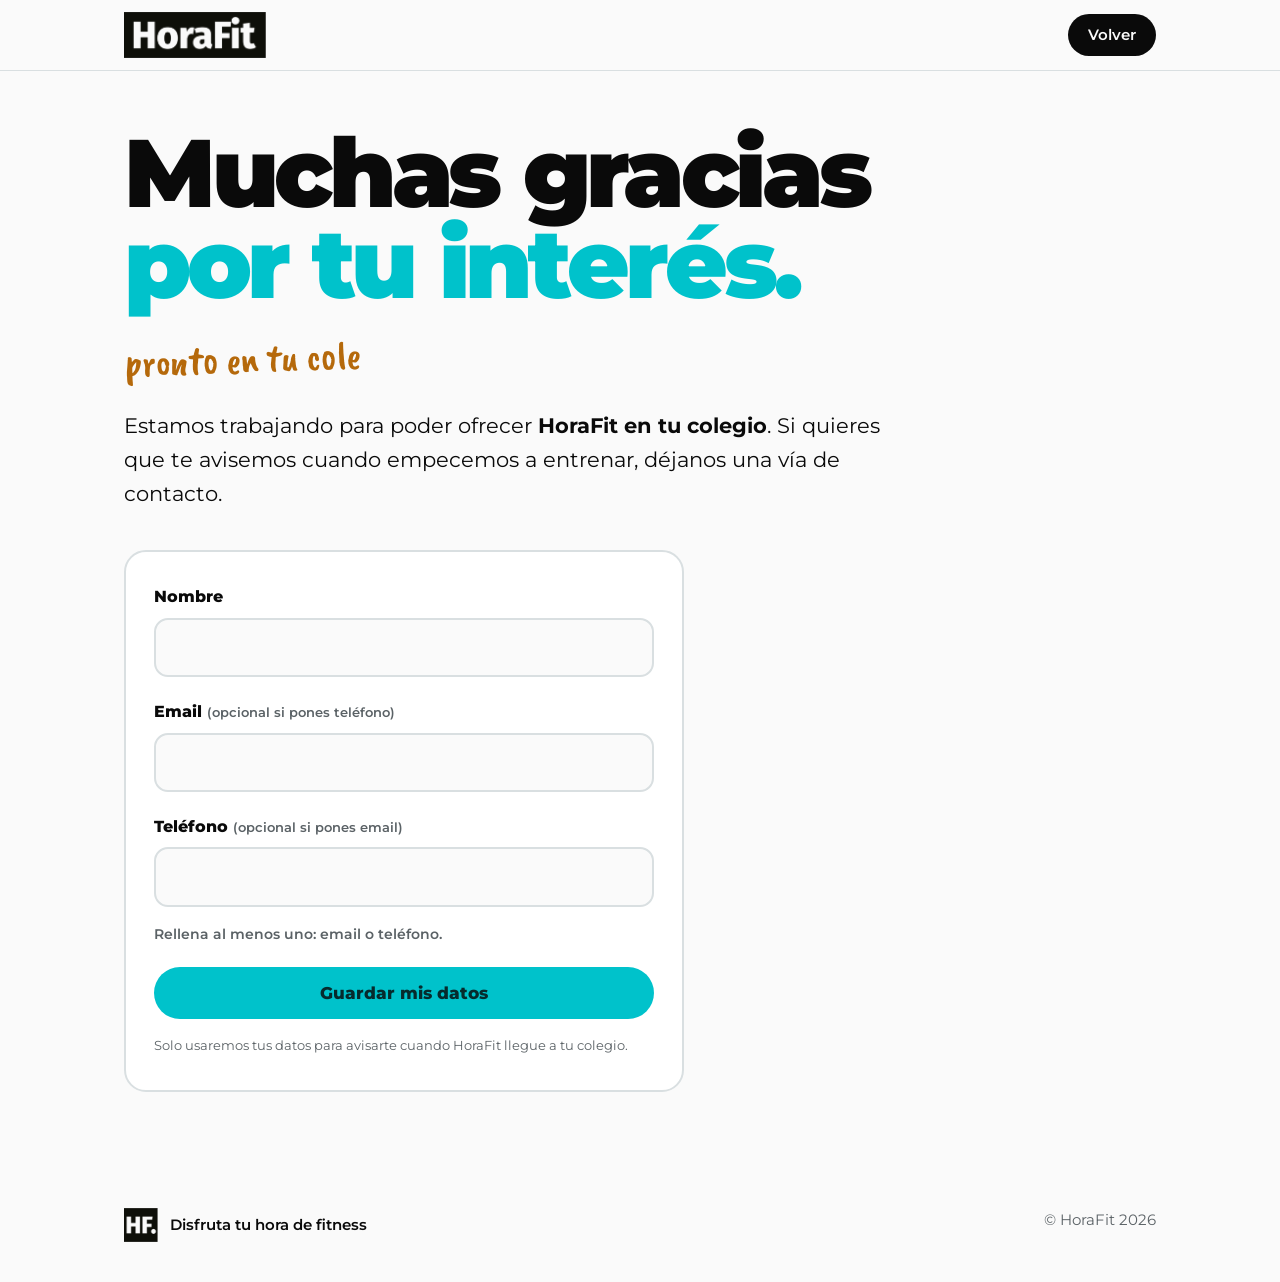
==== aviso.html @ cd75a201 "Add files via upload" ====
<!DOCTYPE html>
<html lang="es">
<head>
<meta charset="utf-8">
<meta name="viewport" content="width=device-width, initial-scale=1, viewport-fit=cover">
<title>HoraFit · Te avisamos cuando lleguemos a tu colegio</title>
<meta name="description" content="Estamos trabajando para ofrecer HoraFit en tu colegio. Déjanos tu contacto y te avisamos cuando empecemos a entrenar.">
<meta name="robots" content="noindex">
<link rel="preconnect" href="https://fonts.googleapis.com">
<link rel="preconnect" href="https://fonts.gstatic.com" crossorigin>
<link href="https://fonts.googleapis.com/css2?family=Montserrat:ital,wght@0,400;0,500;0,600;0,800;0,900;1,400;1,500&family=Caveat+Brush&display=swap" rel="stylesheet">
<link rel="stylesheet" href="styles.css">

<style>
  /* Estilos propios de esta página (el styles.css original no se toca) */
  .aviso{padding:56px 0 90px}
  .aviso h1{
    margin:0 0 18px;font-weight:900;letter-spacing:-.045em;line-height:.95;
    font-size:clamp(42px,9vw,96px);
  }
  .aviso h1 .c{color:var(--cyan)}
  .aviso .tag{
    font-family:"Caveat Brush","Montserrat",cursive;font-size:clamp(26px,4vw,40px);
    color:var(--orange-text);margin:0 0 18px;transform:rotate(-2deg);display:inline-block;
  }
  .aviso .msg{max-width:36em;font-size:clamp(18px,2.2vw,21px);margin:0 0 40px}

  .form-card{
    background:var(--card);border:2px solid var(--line);border-radius:22px;
    padding:32px 28px 34px;max-width:560px;
  }
  .field{margin-bottom:22px}
  .field label{display:block;font-weight:800;font-size:16px;margin-bottom:8px}
  .field label small{font-weight:600;color:var(--muted)}
  .field input{
    width:100%;font:inherit;font-size:17px;color:var(--ink);background:var(--bg);
    border:2px solid var(--line);border-radius:14px;padding:14px 16px;
  }
  .field input:focus{outline:3px solid var(--orange);outline-offset:2px;border-color:var(--cyan)}
  .hint{font-size:14px;color:var(--muted);margin:-6px 0 22px;font-weight:600}
  .form-card .btn{width:100%;text-align:center;font-family:inherit}
  .form-card .btn[disabled]{opacity:.6;cursor:wait;transform:none}
  .error{color:#c0392b;font-weight:700;font-size:15px;margin:0 0 18px;display:none}
  .error.show{display:block}
  .legal{font-size:13px;color:var(--muted);margin:16px 0 0}

  .gracias{display:none;max-width:560px}
  .gracias.show{display:block}
  .gracias h2{font-size:clamp(34px,6vw,60px)}
  .gracias p{font-size:19px;color:var(--muted);margin:0 0 28px}
  .hide{display:none}
</style>
</head>
<body>

<header class="site-header">
  <div class="wrap">
    <div class="bar">
      <a class="brand" href="index.html" aria-label="HoraFit, inicio"><img class="logo" src="images/HoraFit.png" alt="HoraFit"></a>
      <a class="pill" href="index.html">Volver</a>
    </div>
  </div>
</header>

<main>
  <section class="aviso">
    <div class="wrap">

      <div id="bloque-form">
        <h1>Muchas gracias<br><span class="c">por tu interés.</span></h1>
        <p class="tag">pronto en tu cole</p>
        <p class="msg">Estamos trabajando para poder ofrecer <strong>HoraFit en tu colegio</strong>. Si quieres que te avisemos cuando empecemos a entrenar, déjanos una vía de contacto.</p>

        <form class="form-card" id="form-aviso" novalidate>
          <div class="field">
            <label for="nombre">Nombre</label>
            <input type="text" id="nombre" name="nombre" autocomplete="name" required>
          </div>

          <div class="field">
            <label for="email">Email <small>(opcional si pones teléfono)</small></label>
            <input type="email" id="email" name="email" autocomplete="email" inputmode="email">
          </div>

          <div class="field">
            <label for="telefono">Teléfono <small>(opcional si pones email)</small></label>
            <input type="tel" id="telefono" name="telefono" autocomplete="tel" inputmode="tel">
          </div>

          <p class="hint">Rellena al menos uno: email o teléfono.</p>
          <p class="error" id="error" role="alert"></p>

          <button class="btn" type="submit" id="btn-guardar">Guardar mis datos</button>
          <p class="legal">Solo usaremos tus datos para avisarte cuando HoraFit llegue a tu colegio.</p>
        </form>
      </div>

      <div class="gracias" id="gracias" role="status" aria-live="polite">
        <h2>¡Hecho! <span class="c">Te avisamos.</span></h2>
        <p>Hemos guardado tus datos. En cuanto empecemos a entrenar en tu colegio, contactaremos contigo.</p>
        <a class="btn" href="index.html">Volver al inicio</a>
      </div>

    </div>
  </section>
</main>

<footer>
  <div class="wrap">
    <span class="foot-brand"><img class="logo-sm" src="images/HF.jpeg" alt="HF"><span>Disfruta tu hora de fitness</span></span>
    <span>© HoraFit 2026</span>
  </div>
</footer>

<script>
  // Misma URL de Apps Script que usa la página principal
  const URL_GOOGLE_SCRIPT = "https://script.google.com/macros/s/AKfycby-YPIvV1gjPEvxCAwQiYgXVRnTk8t5y-qBRHEYDeFAz7sKVI6HXMQReq3jLCYD7Cay/exec";

  const form = document.getElementById('form-aviso');
  const errorEl = document.getElementById('error');
  const btn = document.getElementById('btn-guardar');

  function mostrarError(texto){
    errorEl.textContent = texto;
    errorEl.classList.add('show');
  }

  form.addEventListener('submit', function(e){
    e.preventDefault();
    errorEl.classList.remove('show');

    const nombre = form.nombre.value.trim();
    const email = form.email.value.trim();
    const telefono = form.telefono.value.trim();

    if (!nombre){
      mostrarError('Por favor, escribe tu nombre.');
      form.nombre.focus();
      return;
    }
    if (!email && !telefono){
      mostrarError('Déjanos al menos un email o un teléfono para poder avisarte.');
      form.email.focus();
      return;
    }
    if (email && !form.email.checkValidity()){
      mostrarError('El email no parece correcto. Revísalo, por favor.');
      form.email.focus();
      return;
    }
    if (telefono && telefono.replace(/\D/g,'').length < 9){
      mostrarError('El teléfono no parece correcto. Revísalo, por favor.');
      form.telefono.focus();
      return;
    }

    btn.disabled = true;
    btn.textContent = 'Guardando...';

    const datos = {
      accion: "Aviso colegio",
      nombre: nombre,
      email: email,
      telefono: telefono
    };

    fetch(URL_GOOGLE_SCRIPT, {
      method: "POST",
      mode: "no-cors",
      headers: { "Content-Type": "application/json" },
      body: JSON.stringify(datos)
    })
    .then(function(){
      document.getElementById('bloque-form').classList.add('hide');
      document.getElementById('gracias').classList.add('show');
      window.scrollTo({top:0, behavior:'smooth'});
    })
    .catch(function(){
      btn.disabled = false;
      btn.textContent = 'Guardar mis datos';
      mostrarError('No hemos podido guardar tus datos. Inténtalo de nuevo en unos minutos.');
    });
  });
</script>

</body>
</html>
---- styles.css ----
:root{
  box-sizing:border-box;
  padding-top:env(safe-area-inset-top,0px);
  padding-bottom:env(safe-area-inset-bottom,0px);
  --bg:#FAFAFA;
  --bg-soft:#E0F3F6;
  --ink:#0A0A0A;
  --muted:#5b6266;
  --cyan:#00C2CB;
  --teal:#00A3AA;
  --teal-deep:#007F86;
  --orange:#E8952A;
  --orange-text:#B5690B;
  --grey-shape:#E2E2E2;
  --card:#FFFFFF;
  --line:#d9dfe1;
  --on-cyan:#062b2d;
}
@media (prefers-color-scheme: dark){
  :root:not([data-theme="light"]){
    --bg:#0F1415;
    --bg-soft:#12292B;
    --ink:#F4F7F7;
    --muted:#9fb0b3;
    --orange-text:#F0A54B;
    --grey-shape:#1a2223;
    --card:#161D1E;
    --line:#2a3537;
  }
}
:root[data-theme="dark"]{
  --bg:#0F1415;
  --bg-soft:#12292B;
  --ink:#F4F7F7;
  --muted:#9fb0b3;
  --orange-text:#F0A54B;
  --grey-shape:#1a2223;
  --card:#161D1E;
  --line:#2a3537;
}
*,*::before,*::after{box-sizing:inherit}
html{scroll-padding-top:calc(env(safe-area-inset-top,0px) + 84px);scroll-behavior:smooth}
body{
  margin:0;background:var(--bg);color:var(--ink);
  font-family:"Montserrat",system-ui,-apple-system,"Segoe UI",Roboto,Arial,sans-serif;
  font-size:17px;line-height:1.6;-webkit-font-smoothing:antialiased;overflow-x:hidden;
}
a{color:inherit}
:focus-visible{outline:3px solid var(--orange);outline-offset:3px;border-radius:4px}
.wrap{max-width:1080px;margin:0 auto;padding:0 24px}

/* top bar */
/* header fijo */
.site-header{
  position:sticky;top:env(safe-area-inset-top,0px);z-index:100;
  background:var(--bg);
  border-bottom:1px solid var(--line);
}
@supports (background:color-mix(in srgb,red 50%,blue)){
  .site-header{
    background:color-mix(in srgb,var(--bg) 88%,transparent);
    -webkit-backdrop-filter:saturate(1.4) blur(10px);
    backdrop-filter:saturate(1.4) blur(10px);
  }
}
.bar{display:flex;align-items:center;justify-content:space-between;padding:12px 0}
.brand{font-weight:500;font-size:20px;letter-spacing:-.01em;text-decoration:none}
.brand b{font-weight:800}
.brand i{display:inline-block;width:16px;height:16px;background:var(--cyan);margin:0 3px 0 4px;transform:rotate(45deg) scale(.8);border-radius:3px;vertical-align:-1px}
.bar a.pill{font-size:15px}

/* logos */
.brand{display:inline-flex;align-items:center}
.logo{display:block;height:46px;width:auto;mix-blend-mode:multiply}
.foot-brand{display:flex;align-items:center;gap:12px;font-weight:600;color:var(--ink)}
.logo-sm{display:block;height:34px;width:auto;mix-blend-mode:multiply}
@media (prefers-color-scheme: dark){
  :root:not([data-theme="light"]) .logo,
  :root:not([data-theme="light"]) .logo-sm{mix-blend-mode:normal;background:#fff;border-radius:8px;padding:3px 6px}
}
:root[data-theme="dark"] .logo,
:root[data-theme="dark"] .logo-sm{mix-blend-mode:normal;background:#fff;border-radius:8px;padding:3px 6px}

/* buttons */
.btn{
  display:inline-block;background:var(--cyan);color:var(--on-cyan);font-weight:800;font-size:17px;
  padding:16px 30px;border-radius:999px;text-decoration:none;border:0;cursor:pointer;
  transition:transform .15s ease, background .15s ease;
}
.btn:hover{background:var(--teal);color:#fff;transform:translateY(-2px)}
.btn.ghost{background:transparent;border:2px solid var(--ink);color:var(--ink)}
.btn.ghost:hover{background:var(--ink);color:var(--bg)}
.pill{display:inline-block;background:var(--ink);color:var(--bg);padding:9px 20px;border-radius:999px;text-decoration:none;font-weight:600}

/* hero */
.hero{position:relative;padding:36px 0 90px;isolation:isolate}
.hero h1{
  margin:0;font-weight:900;letter-spacing:-.045em;line-height:.92;
  font-size:clamp(50px,11.5vw,132px);
}
.hero h1 .a{display:block}
.hero h1 .b{display:block;color:var(--cyan)}
.hero .tag{
  font-family:"Caveat Brush","Montserrat",cursive;font-size:clamp(28px,4.6vw,46px);
  color:var(--orange-text);margin:14px 0 0;transform:rotate(-2deg);display:inline-block;
}
.hero .lead{max-width:34em;font-size:clamp(18px,2.2vw,21px);margin:26px 0 30px;color:var(--ink)}
.hero .lead strong{font-weight:800}
.cta-row{display:flex;flex-wrap:wrap;gap:14px;align-items:center}

.facts{display:grid;grid-template-columns:repeat(4,1fr);gap:0;margin-top:64px;border-top:3px solid var(--ink)}
.fact{padding:22px 18px 0 0}
.fact strong{display:block;font-size:clamp(34px,5vw,54px);font-weight:900;letter-spacing:-.04em;line-height:1;color:var(--teal)}
.fact span{display:block;margin-top:8px;font-weight:600;font-size:15px;color:var(--muted)}

/* sections */
section{padding:84px 0}
h2{
  margin:0 0 18px;font-weight:900;letter-spacing:-.04em;line-height:1;
  font-size:clamp(38px,7vw,76px);
}
h2 .c{color:var(--cyan)}
.intro{max-width:36em;color:var(--muted);font-size:19px;margin:0 0 44px}

/* why */
.why{display:grid;grid-template-columns:repeat(3,1fr);gap:28px}
.why article{border-top:6px solid var(--cyan);padding-top:18px}
.why article:nth-child(2){border-color:var(--ink)}
.why article:nth-child(3){border-color:var(--orange)}
.why h3{margin:0 0 8px;font-size:22px;font-weight:800;letter-spacing:-.02em;line-height:1.2}
.why p{margin:0;color:var(--muted)}

/* class flow */
.flow{background:var(--bg-soft)}
.steps{list-style:none;margin:0;padding:0;display:grid;gap:0}
.steps li{
  display:grid;grid-template-columns:130px 1fr;gap:24px;align-items:baseline;
  padding:26px 0;border-bottom:2px solid var(--line);
}
.steps li:first-child{border-top:2px solid var(--line)}
.steps .t{font-weight:900;font-size:clamp(34px,5vw,54px);letter-spacing:-.04em;color:var(--teal);line-height:1}
.steps .t small{font-size:.4em;font-weight:700;margin-left:4px;letter-spacing:0}
.steps h3{margin:0 0 4px;font-size:22px;font-weight:800;letter-spacing:-.02em}
.steps p{margin:0;color:var(--muted);max-width:40em}
.note{font-size:14px;color:var(--muted);margin-top:16px;font-style:italic}

/* levels */
.levels{display:grid;grid-template-columns:repeat(3,1fr);gap:20px;margin-bottom:56px}
.lvl{background:var(--card);border:2px solid var(--line);border-radius:22px;padding:26px 24px 28px}
.lvl .n{font-size:15px;font-weight:800;color:var(--muted)}
.lvl .big{font-size:42px;font-weight:700;letter-spacing:-.05em;line-height:1;margin:6px 0 0}
.lvl:nth-child(1) .big{color:var(--cyan)}
.lvl:nth-child(2) .big{color:var(--teal)}
.lvl:nth-child(3) .big{color:var(--orange)}
.lvl .s{font-weight:700}
.lvl p{margin:12px 0 0;color:var(--muted);font-size:15.5px}
.rest{font-weight:600;margin:-28px 0 56px}

.circuit-title{font-family:"Caveat Brush","Montserrat",cursive;font-size:36px;color:var(--orange-text);margin:0 0 6px;font-weight:400}
.circuit{display:grid;grid-template-columns:repeat(3,1fr);gap:0 28px;list-style:none;margin:0;padding:0}
.circuit li{display:flex;align-items:baseline;gap:14px;padding:16px 0;border-bottom:2px solid var(--line)}
.circuit b{font-size:34px;font-weight:900;letter-spacing:-.04em;min-width:64px;line-height:1}
.circuit span{font-weight:600;font-size:17px}
.circuit em{display:block;font-size:13px;font-weight:500;color:var(--muted)}

/* price */
.price{position:relative;overflow:hidden;isolation:isolate;background:var(--cyan);color:var(--on-cyan)}
.price .wrap{display:grid;grid-template-columns:1.1fr 1fr;gap:48px;align-items:center}
.price h2{color:var(--on-cyan)}
.price .amount{font-weight:900;letter-spacing:-.06em;line-height:.85;font-size:clamp(110px,22vw,230px);color:#000}
.price .amount sup{font-size:.36em;vertical-align:top;letter-spacing:0;margin-left:4px;position:relative;top:.15em}
.price .per{font-weight:800;font-size:22px;margin:6px 0 0}
.price ul{list-style:none;padding:0;margin:0 0 30px;display:grid;gap:12px}
.price li{font-weight:600;padding-left:32px;position:relative;font-size:18px}
.price li::before{content:"";position:absolute;left:0;top:.42em;width:16px;height:16px;background:#000;border-radius:4px;transform:rotate(45deg) scale(.85)}
.price .btn{background:#000;color:#fff}
.price .btn:hover{background:#fff;color:#000}

/* faq */
details{border-bottom:2px solid var(--line);padding:0}
details:first-of-type{border-top:2px solid var(--line)}
summary{
  cursor:pointer;list-style:none;padding:22px 44px 22px 0;font-weight:800;font-size:20px;
  letter-spacing:-.015em;position:relative;
}
summary::-webkit-details-marker{display:none}
summary::after{content:"+";position:absolute;right:4px;top:50%;transform:translateY(-52%);font-size:34px;font-weight:500;color:var(--teal);transition:transform .2s ease}
details[open] summary::after{transform:translateY(-52%) rotate(45deg)}
details p{margin:0 0 24px;color:var(--muted);max-width:42em}

/* final cta */
.final{text-align:left;padding-bottom:110px; background:#e6e9eb}
.final h2{font-size:clamp(44px,9vw,110px)}
.final p{max-width:32em;font-size:19px;color:var(--muted);margin:0 0 30px}

footer{border-top:0px solid var(--ink);padding:26px 0 40px;font-size:15px;color:var(--muted);}
footer .wrap{display:flex;flex-wrap:wrap;gap:12px;justify-content:space-between}
footer b{color:var(--ink)}

/* Contenedor de los tres bloques A4 */
.circuit-a4-container {
  display: flex;
  gap: 24px;
  justify-content: center;
  flex-wrap: wrap;
  margin: 30px auto;
  padding: 0 20px;
  max-width: 1100px;
}

/* Tarjeta con proporción exacta A4 (1:1.4142) */
.a4-card {
  flex: 1;
  min-width: 260px;
  max-width: 320px;
  aspect-ratio: 1 / 1.4142;
  background-color: #f7f9fa; /* Fondo neutro mientras carga la imagen */
  border: 1px solid #e1e6eb;
  border-radius: 12px;
  overflow: hidden;
  box-shadow: 0 4px 12px rgba(0, 0, 0, 0.05);
  transition: transform 0.2s ease;
}

/* Efecto sutil al pasar el cursor */
.a4-card:hover {
  transform: translateY(-4px);
}

/* Ajuste de la imagen dentro del contenedor */
.a4-card img {
  width: 100%;
  height: 100%;
  object-fit: cover;
  display: block;
}

@media (max-width:820px){
  .facts{grid-template-columns:repeat(2,1fr);gap:8px 0}
  .fact{padding-bottom:16px}
  .why,.levels{grid-template-columns:1fr}
  .circuit{grid-template-columns:1fr}
  .price .wrap{grid-template-columns:1fr;gap:28px}
  .steps li{grid-template-columns:1fr;gap:6px}
  section{padding:60px 0}
  .rest{margin-top:-36px}
}
@media (prefers-reduced-motion:reduce){
  html{scroll-behavior:auto}
  .btn,summary::after{transition:none}
}
/* ==========================================================================
   RESPONSIVE DESIGN (Media Query para Móviles y Tablets)
   ========================================================================== */
@media (max-width: 768px) {
  /* 1. Ajuste del Logo y la Barra de Navegación */
  .logo {
    height: 32px; /* Reduce el tamaño del logo de 46px a 32px */
  }
  
  .bar {
    padding: 16px 0; /* Un poco más de espacio vertical en móvil */
  }

  /* 2. Ajustes del Bloque Hero (Principal) */
  .hero {
    padding: 24px 0 60px;
  }
  
  /* Pasa los 4 datos (facts) de 4 columnas a 2 columnas */
  .facts {
    grid-template-columns: repeat(2, 1fr);
    gap: 20px 0;
  }

  /* 3. Secciones Generales */
  section {
    padding: 56px 0; /* Reduce el espaciado exagerado entre secciones */
  }

  /* Pasa la sección "Por qué" de 3 columnas a 1 sola columna vertical */
  .why {
    grid-template-columns: 1fr;
    gap: 36px;
  }

  /* 4. Flujo de Clases (Steps) */
  /* Cambia la estructura de filas horizontales a bloques apilados */
  .steps li {
    grid-template-columns: 1fr;
    gap: 8px;
    padding: 20px 0;
  }

  /* 5. Tarjetas de Niveles y Circuitos */
  /* Pasa los niveles de 3 columnas a 1 sola columna */
  .levels {
    grid-template-columns: 1fr;
    margin-bottom: 40px;
  }

  /* Pasa el circuito de 3 columnas a 1 sola columna */
  .circuit {
    grid-template-columns: 1fr;
  }

  /* 6. Sección de Precios */
  /* Pasa la fila horizontal a dos bloques verticales (Texto arriba, Precio abajo) */
  .price .wrap {
    grid-template-columns: 1fr;
    gap: 36px;
  }
  
  /* Centrar llamado a la acción (CTA) y Footer solo en móviles (pantallas menores a 768px) */
@media (max-width: 768px) {
  .final {
    text-align: left; /* Centra el título y el botón en móvil */
  }

  .final p {
    margin: 0 auto 30px;
    /* Centra la caja del párrafo en móvil */
  }

  footer .wrap {
    justify-content: center; /* Agrupa los elementos al centro en móvil */
    text-align: left;      /* Asegura que los textos internos se centren */
    flex-direction: column;  /* Apila los elementos verticalmente si el espacio es muy estrecho */
    gap: 16px;               /* Añade un poco más de separación entre los elementos apilados */
  }
}
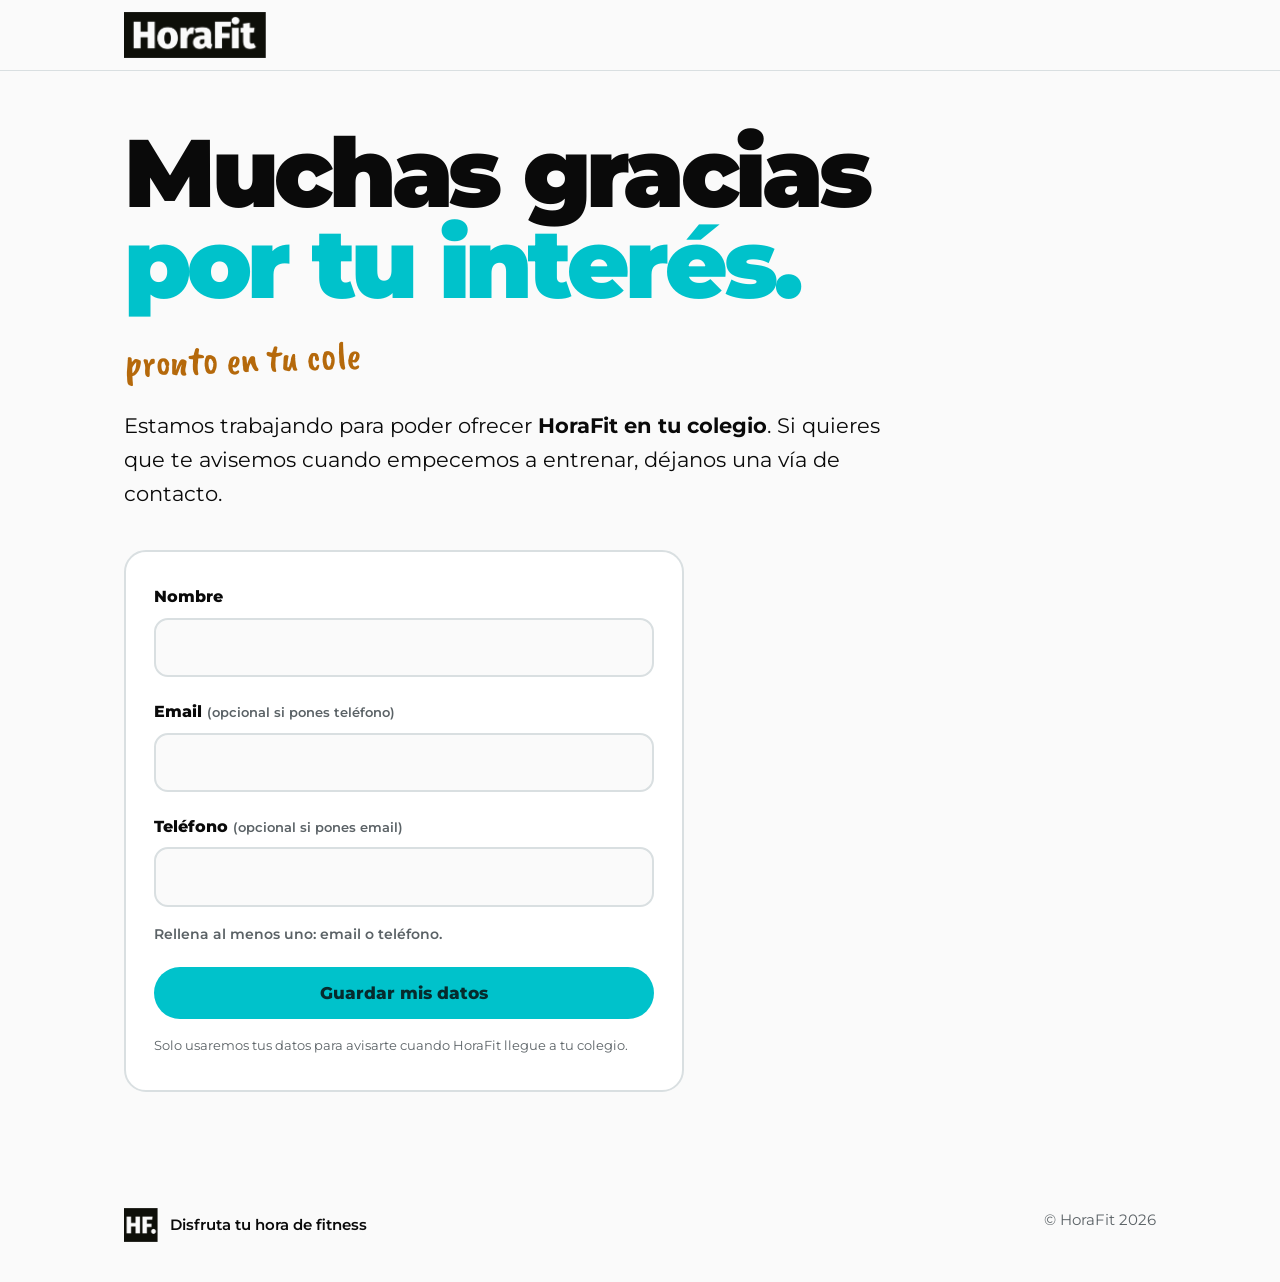
==== commit a010ac34: "Remove 'Volver' link from site header" ====
--- a/aviso.html
+++ b/aviso.html
@@ -57,7 +57,6 @@
   <div class="wrap">
     <div class="bar">
       <a class="brand" href="index.html" aria-label="HoraFit, inicio"><img class="logo" src="images/HoraFit.png" alt="HoraFit"></a>
-      <a class="pill" href="index.html">Volver</a>
     </div>
   </div>
 </header>
--- a/styles.css
+++ b/styles.css
@@ -15,6 +15,8 @@
   --card:#FFFFFF;
   --line:#d9dfe1;
   --on-cyan:#062b2d;
+  --gris:#0E0F09;
+  --orange:#E8952A;
 }
 @media (prefers-color-scheme: dark){
   :root:not([data-theme="light"]){
@@ -90,7 +92,7 @@
 .btn:hover{background:var(--teal);color:#fff;transform:translateY(-2px)}
 .btn.ghost{background:transparent;border:2px solid var(--ink);color:var(--ink)}
 .btn.ghost:hover{background:var(--ink);color:var(--bg)}
-.pill{display:inline-block;background:var(--ink);color:var(--bg);padding:9px 20px;border-radius:999px;text-decoration:none;font-weight:600}
+.pill{display:inline-block;background:var(--orange);color:#1a1203;padding:9px 20px;border-radius:999px;text-decoration:none;font-weight:600}
 
 /* hero */
 .hero{position:relative;padding:36px 0 90px;isolation:isolate}
@@ -120,6 +122,7 @@
   font-size:clamp(38px,7vw,76px);
 }
 h2 .c{color:var(--cyan)}
+h2 .d{color:var(--bg)}
 .intro{max-width:36em;color:var(--muted);font-size:19px;margin:0 0 44px}
 
 /* why */
@@ -170,11 +173,12 @@
 .price .amount{font-weight:900;letter-spacing:-.06em;line-height:.85;font-size:clamp(110px,22vw,230px);color:#000}
 .price .amount sup{font-size:.36em;vertical-align:top;letter-spacing:0;margin-left:4px;position:relative;top:.15em}
 .price .per{font-weight:800;font-size:22px;margin:6px 0 0}
+.price .per .blanco{color:#fff}
 .price ul{list-style:none;padding:0;margin:0 0 30px;display:grid;gap:12px}
 .price li{font-weight:600;padding-left:32px;position:relative;font-size:18px}
 .price li::before{content:"";position:absolute;left:0;top:.42em;width:16px;height:16px;background:#000;border-radius:4px;transform:rotate(45deg) scale(.85)}
-.price .btn{background:#000;color:#fff}
-.price .btn:hover{background:#fff;color:#000}
+.price .btn{background:var(--orange);color:#1a1203}
+.price .btn:hover{background:var(--orange);color:#1a1203}
 
 /* faq */
 details{border-bottom:2px solid var(--line);padding:0}
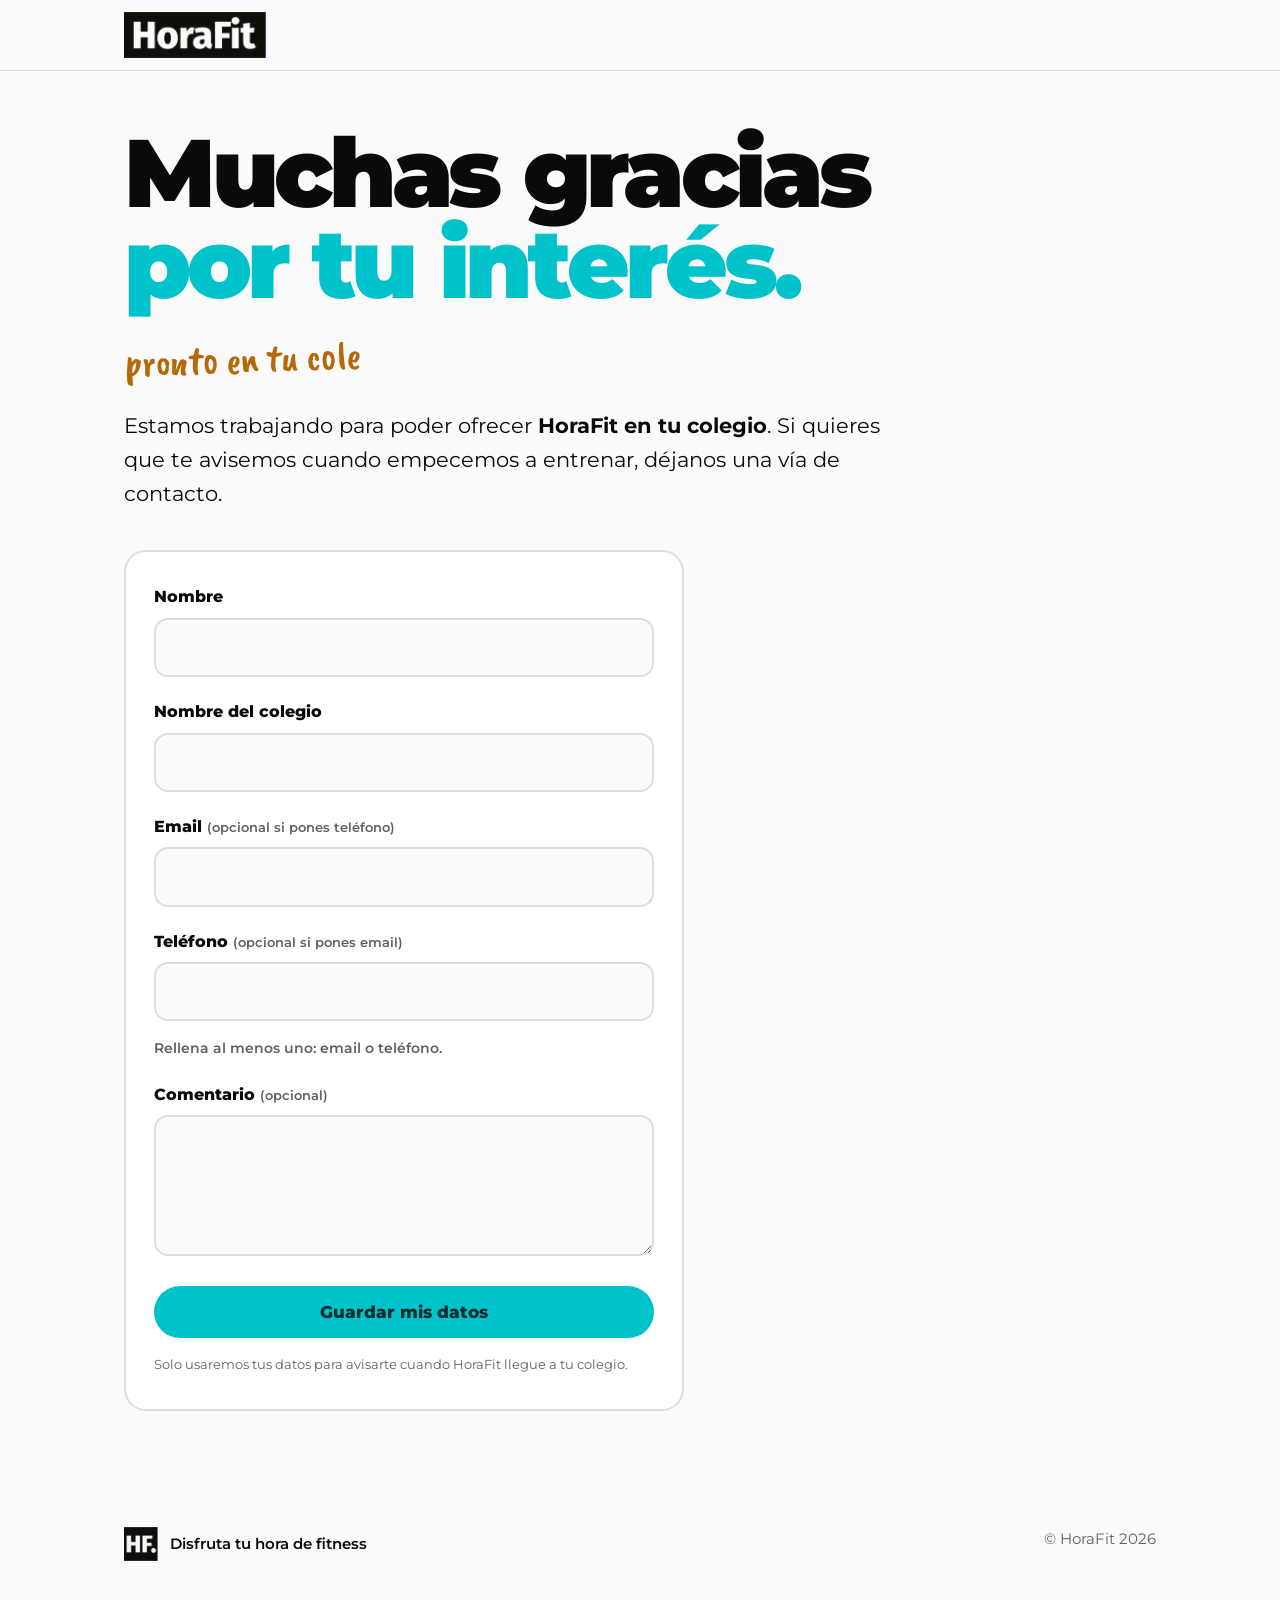
==== commit 0a459ea0: "Add school name and optional comment fields to aviso form Co-Authored-By: Claude Sonnet 5.5 <noreply" ====
--- a/aviso.html
+++ b/aviso.html
@@ -6,6 +6,11 @@
 <title>HoraFit · Te avisamos cuando lleguemos a tu colegio</title>
 <meta name="description" content="Estamos trabajando para ofrecer HoraFit en tu colegio. Déjanos tu contacto y te avisamos cuando empecemos a entrenar.">
 <meta name="robots" content="noindex">
+
+ <!-- Favicon -->
+<link rel="icon" type="image/jpeg" href="images/HF.jpeg">
+<link rel="apple-touch-icon" href="images/HF.jpeg"> 
+  
 <link rel="preconnect" href="https://fonts.googleapis.com">
 <link rel="preconnect" href="https://fonts.gstatic.com" crossorigin>
 <link href="https://fonts.googleapis.com/css2?family=Montserrat:ital,wght@0,400;0,500;0,600;0,800;0,900;1,400;1,500&family=Caveat+Brush&display=swap" rel="stylesheet">
@@ -36,6 +41,11 @@
     width:100%;font:inherit;font-size:17px;color:var(--ink);background:var(--bg);
     border:2px solid var(--line);border-radius:14px;padding:14px 16px;
   }
+  .field textarea{
+    width:100%;font:inherit;font-size:17px;color:var(--ink);background:var(--bg);
+    border:2px solid var(--line);border-radius:14px;padding:14px 16px;resize:vertical;
+  }
+  .field textarea:focus,
   .field input:focus{outline:3px solid var(--orange);outline-offset:2px;border-color:var(--cyan)}
   .hint{font-size:14px;color:var(--muted);margin:-6px 0 22px;font-weight:600}
   .form-card .btn{width:100%;text-align:center;font-family:inherit}
@@ -77,6 +87,11 @@
           </div>
 
           <div class="field">
+            <label for="colegio">Nombre del colegio</label>
+            <input type="text" id="colegio" name="colegio" autocomplete="organization" required>
+          </div>
+
+          <div class="field">
             <label for="email">Email <small>(opcional si pones teléfono)</small></label>
             <input type="email" id="email" name="email" autocomplete="email" inputmode="email">
           </div>
@@ -87,6 +102,11 @@
           </div>
 
           <p class="hint">Rellena al menos uno: email o teléfono.</p>
+
+          <div class="field">
+            <label for="comentario">Comentario <small>(opcional)</small></label>
+            <textarea id="comentario" name="comentario" rows="4" maxlength="500"></textarea>
+          </div>
           <p class="error" id="error" role="alert"></p>
 
           <button class="btn" type="submit" id="btn-guardar">Guardar mis datos</button>
@@ -131,12 +151,19 @@
     const nombre = form.nombre.value.trim();
     const email = form.email.value.trim();
     const telefono = form.telefono.value.trim();
+    const colegio = form.colegio.value.trim();
+    const comentario = form.comentario.value.trim();
 
     if (!nombre){
       mostrarError('Por favor, escribe tu nombre.');
       form.nombre.focus();
       return;
     }
+    if (!colegio){
+      mostrarError('Por favor, escribe el nombre del colegio.');
+      form.colegio.focus();
+      return;
+    }
     if (!email && !telefono){
       mostrarError('Déjanos al menos un email o un teléfono para poder avisarte.');
       form.email.focus();
@@ -159,8 +186,10 @@
     const datos = {
       accion: "Aviso colegio",
       nombre: nombre,
+      colegio: colegio,
       email: email,
-      telefono: telefono
+      telefono: telefono,
+      comentario: comentario
     };
 
     fetch(URL_GOOGLE_SCRIPT, {
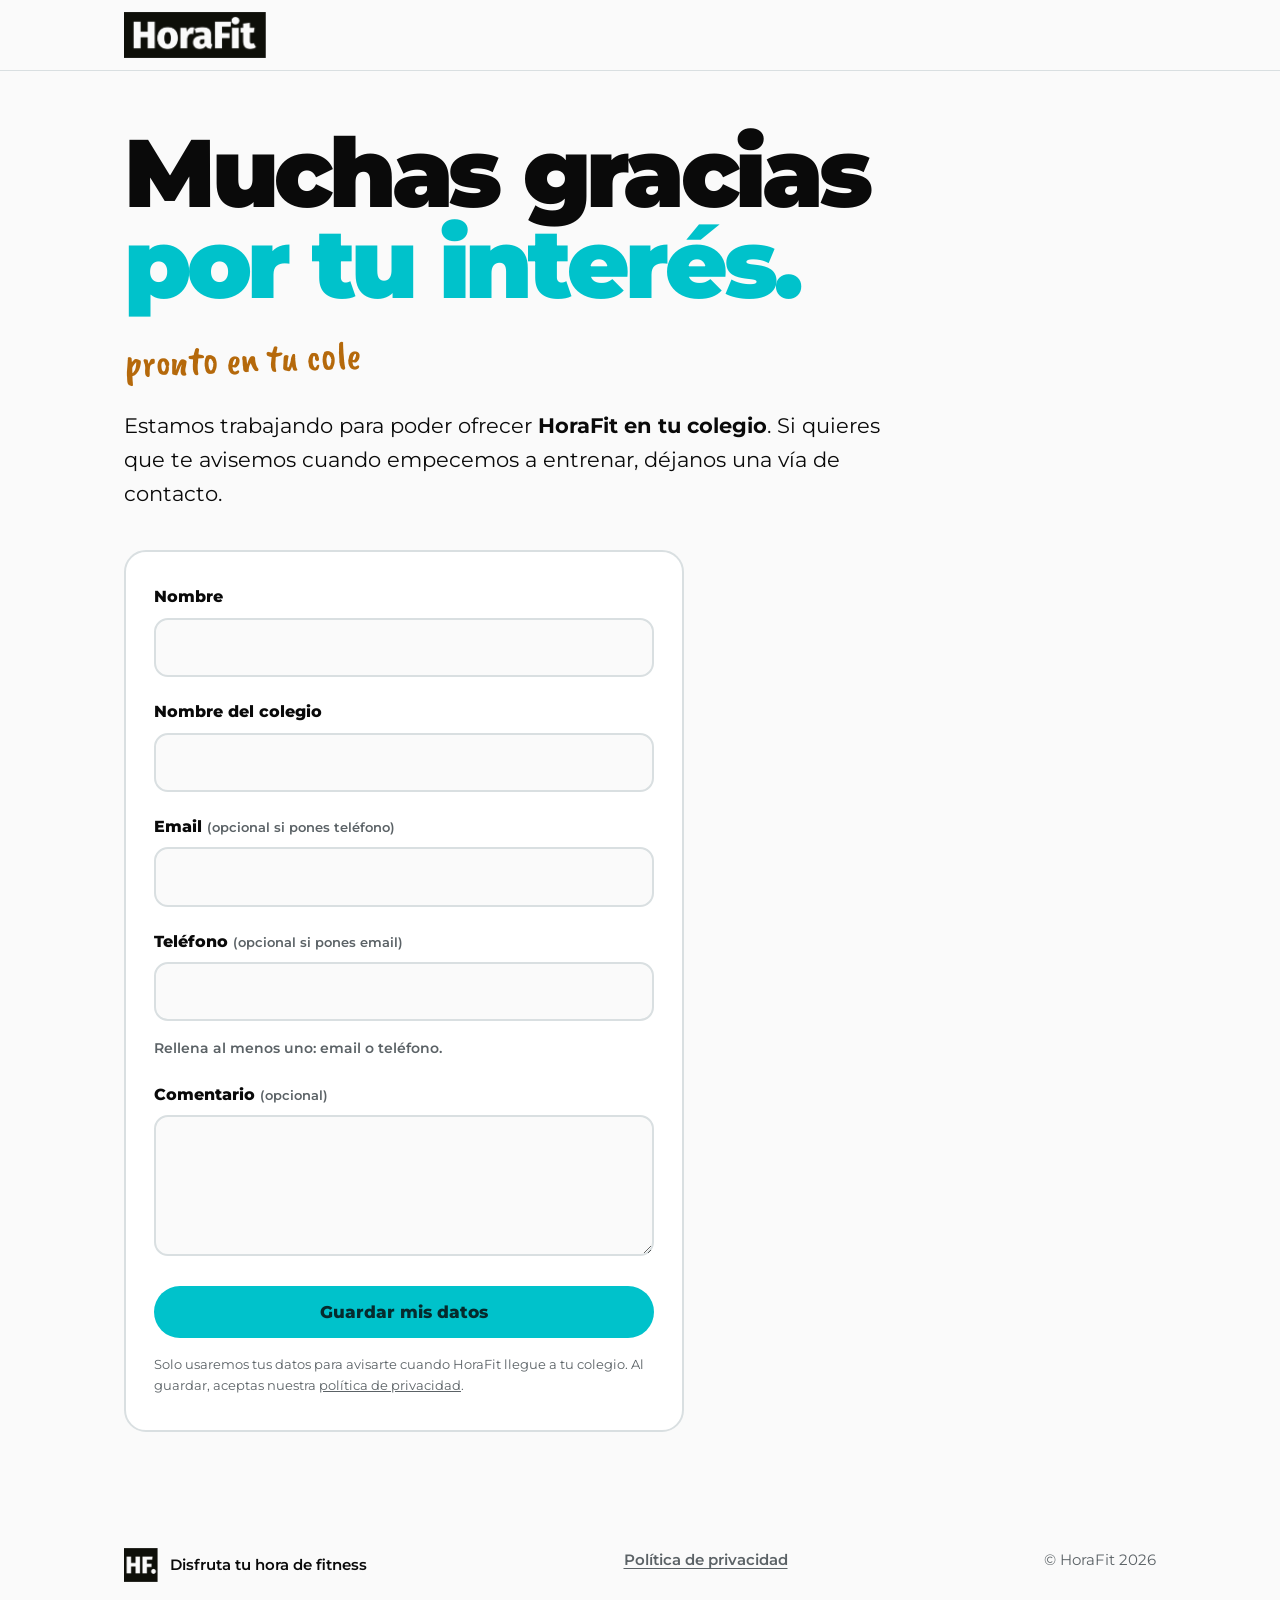
==== commit 409972ce: "Add privacy policy page and footer link Co-Authored-By: Claude Sonnet 5.5 <noreply@anthropic.com> Cl" ====
--- a/aviso.html
+++ b/aviso.html
@@ -110,7 +110,7 @@
           <p class="error" id="error" role="alert"></p>
 
           <button class="btn" type="submit" id="btn-guardar">Guardar mis datos</button>
-          <p class="legal">Solo usaremos tus datos para avisarte cuando HoraFit llegue a tu colegio.</p>
+          <p class="legal">Solo usaremos tus datos para avisarte cuando HoraFit llegue a tu colegio. Al guardar, aceptas nuestra <a href="privacidad.html">política de privacidad</a>.</p>
         </form>
       </div>
 
@@ -127,6 +127,7 @@
 <footer>
   <div class="wrap">
     <span class="foot-brand"><img class="logo-sm" src="images/HF.jpeg" alt="HF"><span>Disfruta tu hora de fitness</span></span>
+    <a class="foot-legal" href="privacidad.html">Política de privacidad</a>
     <span>© HoraFit 2026</span>
   </div>
 </footer>
@@ -205,7 +206,7 @@
     })
     .catch(function(){
       btn.disabled = false;
-      btn.textContent = 'Guardar mis datos';
+      btn.textContent = 'Enviar';
       mostrarError('No hemos podido guardar tus datos. Inténtalo de nuevo en unos minutos.');
     });
   });
--- a/styles.css
+++ b/styles.css
@@ -334,3 +334,9 @@
   }
 }
 
+}
+
+
+/* enlace legal del footer */
+.foot-legal{color:var(--muted);text-decoration:underline;text-underline-offset:3px;font-weight:600}
+.foot-legal:hover{color:var(--ink)}
